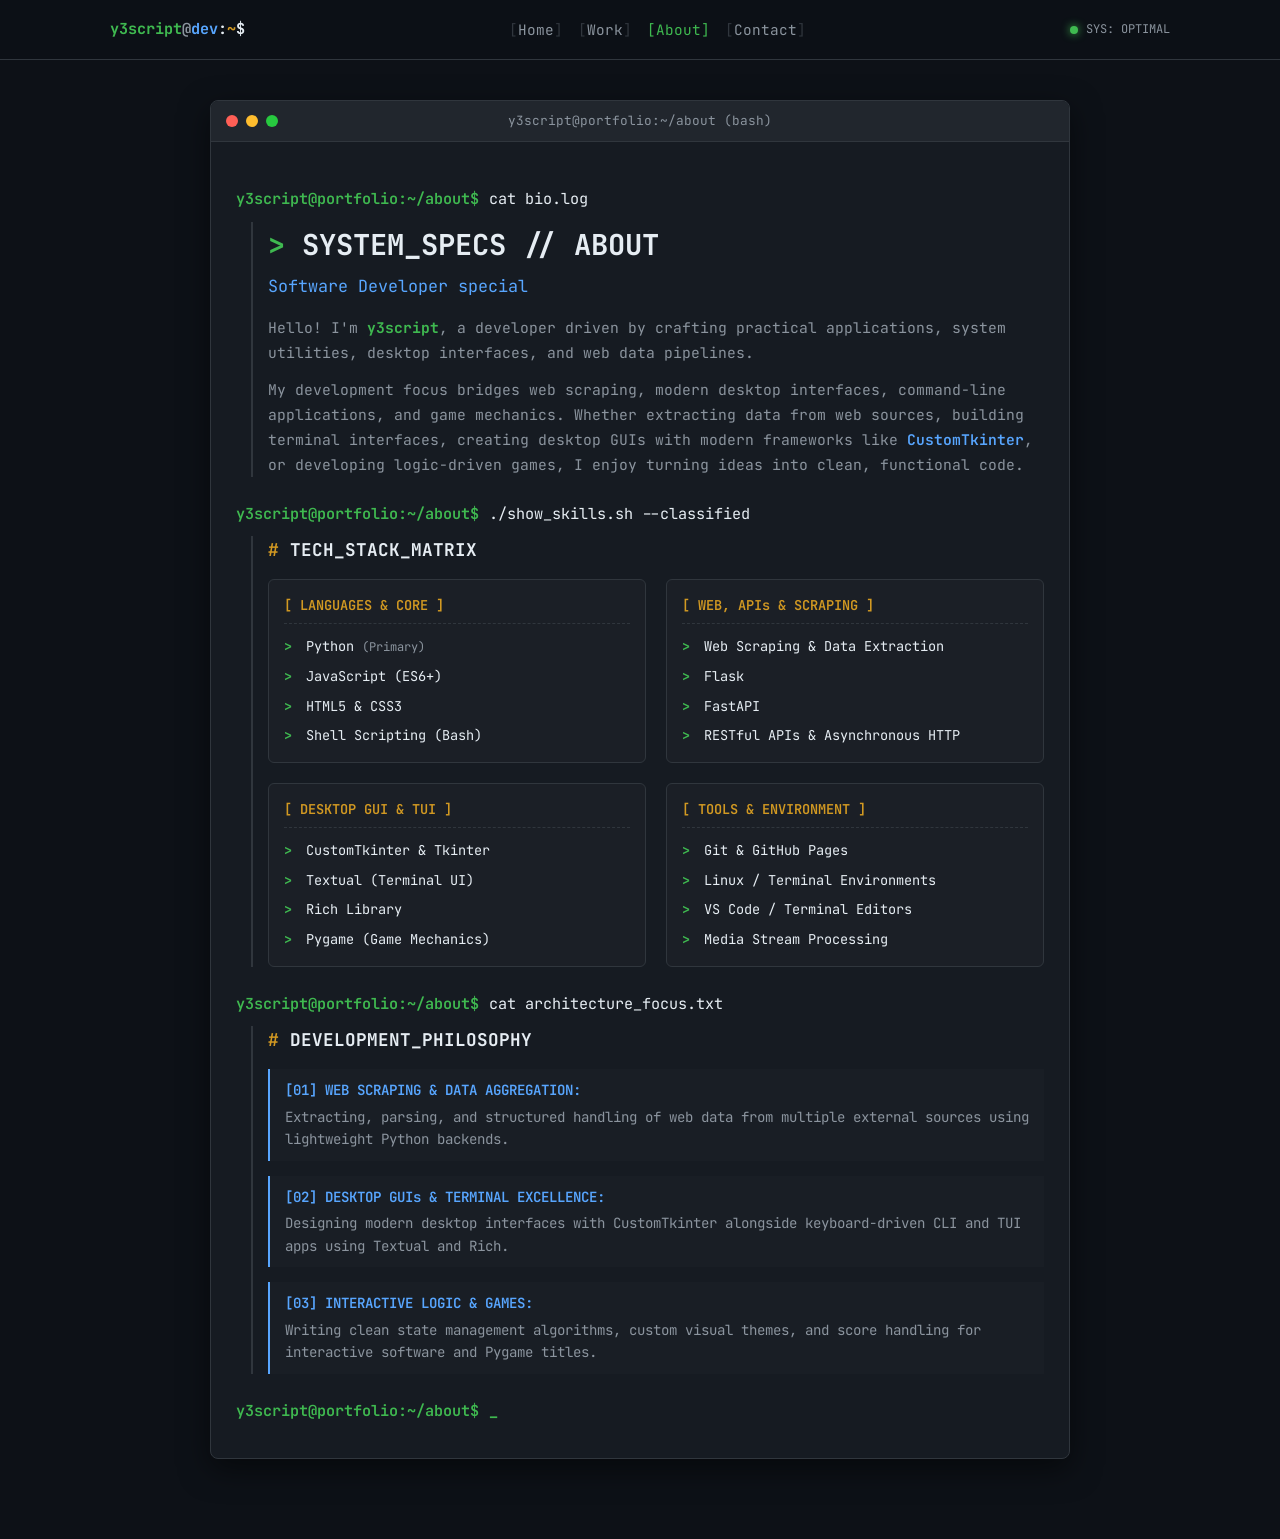
==== about.html @ e33a7f7e "Initial commit: Terminal portfolio" ====
<!DOCTYPE html>
<html lang="en">
<head>
    <meta charset="UTF-8">
    <meta name="viewport" content="width=device-width, initial-scale=1.0">
    <title>~/about - y3script</title>
    <!-- JetBrains Mono Font -->
    <link rel="preconnect" href="https://fonts.googleapis.com">
    <link rel="preconnect" href="https://fonts.gstatic.com" crossorigin>
    <link href="https://fonts.googleapis.com/css2?family=JetBrains+Mono:ital,wght@0,300..800;1,300..800&display=swap" rel="stylesheet">
    <link rel="stylesheet" href="style.css">
</head>
<body>

    <!-- Fixed Top Navigation Bar -->
    <header class="navbar">
        <div class="nav-container">
            <a href="index.html" class="nav-logo">
                <span class="prompt-user">y3script</span><span class="prompt-at">@</span><span class="prompt-host">dev</span>:<span class="prompt-path">~</span>$
            </a>
            <nav>
                <ul class="nav-links">
                    <li><a href="index.html" class="nav-link"><span class="bracket">[</span>Home<span class="bracket">]</span></a></li>
                    <li><a href="work.html" class="nav-link"><span class="bracket">[</span>Work<span class="bracket">]</span></a></li>
                    <li><a href="about.html" class="nav-link active"><span class="bracket">[</span>About<span class="bracket">]</span></a></li>
                    <li><a href="contact.html" class="nav-link"><span class="bracket">[</span>Contact<span class="bracket">]</span></a></li>
                </ul>
            </nav>
            <div class="nav-status">
                <span class="status-dot"></span> SYS: OPTIMAL
            </div>
        </div>
    </header>

    <!-- Main Content Container -->
    <main class="main-wrapper">
        <div class="terminal-window">
            
            <!-- Terminal Header -->
            <div class="terminal-header">
                <div class="terminal-controls">
                    <span class="control-dot close"></span>
                    <span class="control-dot minimize"></span>
                    <span class="control-dot maximize"></span>
                </div>
                <div class="terminal-title">y3script@portfolio:~/about (bash)</div>
                <div class="terminal-blank"></div>
            </div>

            <!-- Terminal Body -->
            <div class="terminal-body">
                
                <!-- Command 1: Bio Log -->
                <div class="command-line">
                    <span class="prompt">y3script@portfolio:~/about$</span>
                    <span class="command">cat bio.log</span>
                </div>

                <div class="terminal-output">
                    <h1 class="hero-title">
                        <span class="text-accent">></span> SYSTEM_SPECS // ABOUT
                    </h1>
                    <p class="typewriter-text" id="about-tagline">
                        Software Developer specializing in Python, Web Applications, Desktop GUIs & Terminal UIs.
                    </p>
                    <div class="bio-box">
                        <p>
                            Hello! I'm <strong class="text-accent">y3script</strong>, a developer driven by crafting practical applications, system utilities, desktop interfaces, and web data pipelines. 
                        </p>
                        <p>
                            My development focus bridges web scraping, modern desktop interfaces, command-line applications, and game mechanics. Whether extracting data from web sources, building terminal interfaces, creating desktop GUIs with modern frameworks like <span class="text-cyan">CustomTkinter</span>, or developing logic-driven games, I enjoy turning ideas into clean, functional code.
                        </p>
                    </div>
                </div>

                <!-- Command 2: Skill Matrix -->
                <div class="command-line">
                    <span class="prompt">y3script@portfolio:~/about$</span>
                    <span class="command">./show_skills.sh --classified</span>
                </div>

                <div class="terminal-output">
                    <h2 class="section-subtitle"><span class="text-yellow">#</span> TECH_STACK_MATRIX</h2>
                    
                    <div class="skills-grid">
                        
                        <!-- Skill Category 1 -->
                        <div class="skill-category">
                            <div class="category-title">[ LANGUAGES & CORE ]</div>
                            <ul class="skill-list">
                                <li><span class="skill-bullet">></span> Python <span class="skill-level">(Primary)</span></li>
                                <li><span class="skill-bullet">></span> JavaScript (ES6+)</li>
                                <li><span class="skill-bullet">></span> HTML5 & CSS3</li>
                                <li><span class="skill-bullet">></span> Shell Scripting (Bash)</li>
                            </ul>
                        </div>

                        <!-- Skill Category 2 -->
                        <div class="skill-category">
                            <div class="category-title">[ WEB, APIs & SCRAPING ]</div>
                            <ul class="skill-list">
                                <li><span class="skill-bullet">></span> Web Scraping & Data Extraction</li>
                                <li><span class="skill-bullet">></span> Flask</li>
                                <li><span class="skill-bullet">></span> FastAPI</li>
                                <li><span class="skill-bullet">></span> RESTful APIs & Asynchronous HTTP</li>
                            </ul>
                        </div>

                        <!-- Skill Category 3 -->
                        <div class="skill-category">
                            <div class="category-title">[ DESKTOP GUI & TUI ]</div>
                            <ul class="skill-list">
                                <li><span class="skill-bullet">></span> CustomTkinter & Tkinter</li>
                                <li><span class="skill-bullet">></span> Textual (Terminal UI)</li>
                                <li><span class="skill-bullet">></span> Rich Library</li>
                                <li><span class="skill-bullet">></span> Pygame (Game Mechanics)</li>
                            </ul>
                        </div>

                        <!-- Skill Category 4 -->
                        <div class="skill-category">
                            <div class="category-title">[ TOOLS & ENVIRONMENT ]</div>
                            <ul class="skill-list">
                                <li><span class="skill-bullet">></span> Git & GitHub Pages</li>
                                <li><span class="skill-bullet">></span> Linux / Terminal Environments</li>
                                <li><span class="skill-bullet">></span> VS Code / Terminal Editors</li>
                                <li><span class="skill-bullet">></span> Media Stream Processing</li>
                            </ul>
                        </div>

                    </div>
                </div>

                <!-- Command 3: Project Architecture Breakdown -->
                <div class="command-line">
                    <span class="prompt">y3script@portfolio:~/about$</span>
                    <span class="command">cat architecture_focus.txt</span>
                </div>

                <div class="terminal-output">
                    <h2 class="section-subtitle"><span class="text-yellow">#</span> DEVELOPMENT_PHILOSOPHY</h2>
                    <div class="philosophy-list">
                        <div class="philosophy-item">
                            <span class="item-tag">[01] WEB SCRAPING & DATA AGGREGATION:</span>
                            <span class="item-desc">Extracting, parsing, and structured handling of web data from multiple external sources using lightweight Python backends.</span>
                        </div>
                        <div class="philosophy-item">
                            <span class="item-tag">[02] DESKTOP GUIs & TERMINAL EXCELLENCE:</span>
                            <span class="item-desc">Designing modern desktop interfaces with CustomTkinter alongside keyboard-driven CLI and TUI apps using Textual and Rich.</span>
                        </div>
                        <div class="philosophy-item">
                            <span class="item-tag">[03] INTERACTIVE LOGIC & GAMES:</span>
                            <span class="item-desc">Writing clean state management algorithms, custom visual themes, and score handling for interactive software and Pygame titles.</span>
                        </div>
                    </div>
                </div>

                <!-- Interactive Prompt Line -->
                <div class="command-line interactive-line">
                    <span class="prompt">y3script@portfolio:~/about$</span>
                    <span class="cursor">_</span>
                </div>

            </div>
        </div>
    </main>

    <script src="script.js"></script>
</body>
</html>
---- style.css ----
/* ==========================================================
   Terminal Developer Portfolio Stylesheet
   ========================================================== */

/* 1. CSS Variables & Theme Setup */
:root {
    --bg-color: #0d1117;
    --card-bg: #161b22;
    --header-bg: #21262d;
    --border-color: #30363d;
    
    /* Text & Accent Colors */
    --text-primary: #e6edf3;
    --text-muted: #8b949e;
    --accent-green: #2ea043;
    --accent-green-bright: #3fb950;
    --accent-cyan: #58a6ff;
    --accent-yellow: #d29922;
    --accent-red: #f85149;
    
    /* Terminal Control Buttons */
    --dot-red: #ff5f56;
    --dot-yellow: #ffbd2e;
    --dot-green: #27c93f;

    /* Font Family */
    --font-mono: 'JetBrains Mono', 'Fira Code', 'Courier New', monospace;
}

/* 2. Global Resets & Base Styles */
* {
    margin: 0;
    padding: 0;
    box-sizing: border-box;
}

body {
    background-color: var(--bg-color);
    color: var(--text-primary);
    font-family: var(--font-mono);
    line-height: 1.6;
    min-height: 100vh;
    padding-top: 70px; /* Space for fixed navbar */
}

a {
    color: inherit;
    text-decoration: none;
}

/* 3. Fixed Top Navigation Bar */
.navbar {
    position: fixed;
    top: 0;
    left: 0;
    width: 100%;
    height: 60px;
    background-color: rgba(13, 17, 23, 0.9);
    backdrop-filter: blur(8px);
    border-bottom: 1px solid var(--border-color);
    z-index: 1000;
}

.nav-container {
    max-width: 1100px;
    height: 100%;
    margin: 0 auto;
    padding: 0 20px;
    display: flex;
    justify-content: space-between;
    align-items: center;
}

.nav-logo {
    font-weight: 700;
    font-size: 0.95rem;
}

.prompt-user { color: var(--accent-green-bright); }
.prompt-at { color: var(--text-muted); }
.prompt-host { color: var(--accent-cyan); }
.prompt-path { color: var(--accent-yellow); }

.nav-links {
    display: flex;
    list-style: none;
    gap: 15px;
}

.nav-link {
    font-size: 0.9rem;
    color: var(--text-muted);
    transition: color 0.2s ease;
}

.nav-link:hover,
.nav-link.active {
    color: var(--accent-green-bright);
}

.nav-link .bracket {
    color: var(--border-color);
    transition: color 0.2s ease;
}

.nav-link:hover .bracket,
.nav-link.active .bracket {
    color: var(--accent-green-bright);
}

.nav-status {
    font-size: 0.75rem;
    color: var(--text-muted);
    display: flex;
    align-items: center;
    gap: 8px;
}

.status-dot {
    width: 8px;
    height: 8px;
    background-color: var(--accent-green-bright);
    border-radius: 50%;
    box-shadow: 0 0 8px var(--accent-green-bright);
}

/* 4. Main Content Layout & Terminal Shell */
.main-wrapper {
    max-width: 900px;
    margin: 30px auto;
    padding: 0 20px 50px 20px;
}

.terminal-window {
    background-color: var(--card-bg);
    border: 1px solid var(--border-color);
    border-radius: 8px;
    box-shadow: 0 10px 30px rgba(0, 0, 0, 0.5);
    overflow: hidden;
}

.terminal-header {
    background-color: var(--header-bg);
    border-bottom: 1px solid var(--border-color);
    padding: 10px 15px;
    display: grid;
    grid-template-columns: 1fr auto 1fr;
    align-items: center;
}

.terminal-controls {
    display: flex;
    gap: 8px;
}

.control-dot {
    width: 12px;
    height: 12px;
    border-radius: 50%;
}

.control-dot.close { background-color: var(--dot-red); }
.control-dot.minimize { background-color: var(--dot-yellow); }
.control-dot.maximize { background-color: var(--dot-green); }

.terminal-title {
    font-size: 0.8rem;
    color: var(--text-muted);
}

.terminal-body {
    padding: 25px;
}

/* 5. Command Lines & Outputs */
.command-line {
    display: flex;
    align-items: center;
    gap: 10px;
    margin-top: 20px;
    margin-bottom: 10px;
    font-size: 0.95rem;
}

.prompt {
    color: var(--accent-green-bright);
    font-weight: 600;
}

.command {
    color: var(--text-primary);
}

.terminal-output {
    margin-left: 15px;
    padding-left: 15px;
    border-left: 2px solid var(--border-color);
    margin-bottom: 25px;
}

/* Hero Section Formatting */
.hero-title {
    font-size: 1.8rem;
    color: var(--text-primary);
    margin-bottom: 5px;
}

.text-accent { color: var(--accent-green-bright); }
.text-success { color: var(--accent-green-bright); }

.typewriter-text {
    color: var(--accent-cyan);
    font-size: 1.05rem;
}

/* Summary Grid */
.summary-grid {
    display: grid;
    grid-template-columns: repeat(auto-fit, minmax(280px, 1fr));
    gap: 10px;
    margin-top: 10px;
}

.summary-item {
    font-size: 0.85rem;
}

.summary-item .label {
    color: var(--text-muted);
    margin-right: 8px;
}

.summary-item .value {
    color: var(--text-primary);
}

/* Directory Listing Component */
.dir-grid {
    display: flex;
    flex-direction: column;
    gap: 10px;
    margin-top: 10px;
}

.dir-item {
    display: flex;
    align-items: center;
    gap: 15px;
    padding: 10px 12px;
    background-color: rgba(255, 255, 255, 0.02);
    border: 1px solid transparent;
    border-radius: 4px;
    transition: all 0.2s ease;
}

.dir-item:hover {
    border-color: var(--accent-green-bright);
    background-color: rgba(46, 160, 67, 0.05);
    transform: translateX(4px);
}

.dir-permission {
    color: var(--text-muted);
    font-size: 0.75rem;
}

.dir-name {
    color: var(--accent-cyan);
    font-weight: 600;
    font-size: 0.9rem;
    min-width: 90px;
}

.dir-desc {
    color: var(--text-muted);
    font-size: 0.85rem;
}

/* 6. Terminal Cursor & Animations */
.interactive-line {
    margin-top: 25px;
}

.cursor {
    display: inline-block;
    color: var(--accent-green-bright);
    font-weight: bold;
    animation: blink 1s infinite;
}

@keyframes blink {
    0%, 100% { opacity: 1; }
    50% { opacity: 0; }
}

/* 7. Responsive Mobile Adjustments */
@media (max-width: 600px) {
    body {
        padding-top: 90px;
    }

    .nav-container {
        flex-direction: column;
        justify-content: center;
        gap: 8px;
        padding: 10px;
    }

    .nav-status {
        display: none; /* Hide system status on small screens */
    }

    .terminal-body {
        padding: 15px;
    }

    .hero-title {
        font-size: 1.4rem;
    }

    .dir-item {
        flex-direction: column;
        align-items: flex-start;
        gap: 4px;
    }

    .dir-permission {
        display: none;
    }
}

/* ==========================================================
   Work Page - Project Grid & Terminal Popup Modal
   ========================================================== */

/* 1. Projects Grid System */
.projects-grid {
    display: grid;
    grid-template-columns: repeat(auto-fill, minmax(260px, 1fr));
    gap: 20px;
    margin-top: 25px;
}

.project-card {
    background-color: rgba(255, 255, 255, 0.02);
    border: 1px solid var(--border-color);
    border-radius: 6px;
    cursor: pointer;
    overflow: hidden;
    display: flex;
    flex-direction: column;
    transition: all 0.2s ease;
}

.project-card:hover {
    border-color: var(--accent-green-bright);
    transform: translateY(-3px);
    box-shadow: 0 8px 20px rgba(0, 0, 0, 0.4);
}

.project-card-header {
    background-color: var(--header-bg);
    padding: 8px 12px;
    border-bottom: 1px solid var(--border-color);
    display: flex;
    justify-content: space-between;
    font-size: 0.8rem;
}

.project-id {
    color: var(--accent-yellow);
    font-weight: 600;
}

.project-card-body {
    padding: 15px;
    display: flex;
    flex-direction: column;
    flex-grow: 1;
}

.project-title {
    font-size: 1.05rem;
    color: var(--text-primary);
    margin-bottom: 8px;
}

.project-description-snippet {
    color: var(--text-muted);
    font-size: 0.82rem;
    line-height: 1.4;
    margin-bottom: 12px;
    display: -webkit-box;
    -webkit-box-orient: vertical;
    overflow: hidden;
}

.project-card-footer {
    margin-top: auto;
    display: flex;
    justify-content: space-between;
    align-items: center;
    font-size: 0.75rem;
    padding-top: 10px;
    border-top: 1px dashed var(--border-color);
}

.project-click-hint {
    color: var(--accent-cyan);
}

/* 2. Modal Overlay & Popup */
.modal-backdrop {
    position: fixed;
    top: 0;
    left: 0;
    width: 100vw;
    height: 100vh;
    background-color: rgba(0, 0, 0, 0.85);
    backdrop-filter: blur(5px);
    display: none;
    justify-content: center;
    align-items: center;
    z-index: 2000;
    padding: 20px;
}

.modal-backdrop.active {
    display: flex;
}

.modal-window {
    background-color: var(--card-bg);
    border: 1px solid var(--accent-green-bright);
    border-radius: 8px;
    width: 100%;
    max-width: 720px;
    max-height: 90vh;
    box-shadow: 0 0 30px rgba(46, 160, 67, 0.2);
    overflow: hidden;
    display: flex;
    flex-direction: column;
}

.modal-close-icon {
    color: var(--text-muted);
    cursor: pointer;
    font-size: 0.85rem;
}

.modal-close-icon:hover {
    color: var(--accent-red);
}

.modal-body {
    padding: 20px;
    overflow-y: auto;
}

/* Preview Media Inside Modal */
.modal-preview-wrapper {
    width: 100%;
    max-height: 360px;
    background-color: #000;
    border: 1px solid var(--border-color);
    border-radius: 4px;
    margin-bottom: 18px;
    overflow: hidden;
    display: flex;
    justify-content: center;
    align-items: center;
}

.modal-preview-img,
.modal-preview-video {
    width: 100%;
    height: 100%;
    max-height: 360px;
    object-fit: contain;
}

.modal-project-title {
    font-size: 1.4rem;
    color: var(--text-primary);
    margin-bottom: 10px;
}

.modal-project-description {
    color: var(--text-muted);
    font-size: 0.9rem;
    line-height: 1.6;
    margin-bottom: 18px;
}

.modal-tags {
    display: flex;
    flex-wrap: wrap;
    gap: 8px;
    margin-bottom: 20px;
}

/* ==========================================================
   About Page - Bio, Skill Matrix & Philosophy Styles
   ========================================================== */

.bio-box {
    margin-top: 15px;
    line-height: 1.7;
    color: var(--text-muted);
    font-size: 0.92rem;
    display: flex;
    flex-direction: column;
    gap: 12px;
}

.text-cyan {
    color: var(--accent-cyan);
    font-weight: 600;
}

.text-yellow {
    color: var(--accent-yellow);
}

.section-subtitle {
    font-size: 1.1rem;
    color: var(--text-primary);
    margin-bottom: 15px;
}

/* Skills Matrix Grid */
.skills-grid {
    display: grid;
    grid-template-columns: repeat(auto-fit, minmax(280px, 1fr));
    gap: 20px;
    margin-top: 10px;
}

.skill-category {
    background-color: rgba(255, 255, 255, 0.02);
    border: 1px solid var(--border-color);
    border-radius: 6px;
    padding: 15px;
}

.category-title {
    font-size: 0.85rem;
    color: var(--accent-yellow);
    font-weight: 600;
    margin-bottom: 12px;
    border-bottom: 1px dashed var(--border-color);
    padding-bottom: 6px;
}

.skill-list {
    list-style: none;
    display: flex;
    flex-direction: column;
    gap: 8px;
}

.skill-list li {
    font-size: 0.85rem;
    color: var(--text-primary);
}

.skill-bullet {
    color: var(--accent-green-bright);
    margin-right: 6px;
    font-weight: bold;
}

.skill-level {
    color: var(--text-muted);
    font-size: 0.75rem;
}

/* Development Philosophy */
.philosophy-list {
    display: flex;
    flex-direction: column;
    gap: 15px;
    margin-top: 10px;
}

.philosophy-item {
    font-size: 0.88rem;
    background-color: rgba(255, 255, 255, 0.01);
    border-left: 2px solid var(--accent-cyan);
    padding: 10px 15px;
}

.item-tag {
    color: var(--accent-cyan);
    font-weight: 600;
    display: block;
    margin-bottom: 4px;
}

.item-desc {
    color: var(--text-muted);
    line-height: 1.5;
}

/* ==========================================================
   Contact Page - Social Cards & Terminal Form Styles
   ========================================================== */

/* Social Cards Grid */
.social-links-grid {
    display: grid;
    grid-template-columns: repeat(auto-fit, minmax(240px, 1fr));
    gap: 15px;
    margin-top: 20px;
    margin-bottom: 25px;
}

.social-card {
    background-color: rgba(255, 255, 255, 0.02);
    border: 1px solid var(--border-color);
    border-radius: 6px;
    padding: 15px;
    text-decoration: none;
    transition: all 0.25s ease;
    display: flex;
    flex-direction: column;
    gap: 8px;
}

.social-card:hover {
    border-color: var(--accent-green);
    background-color: rgba(0, 255, 136, 0.03);
    transform: translateY(-2px);
}

.social-header {
    display: flex;
    justify-content: space-between;
    align-items: center;
    font-size: 0.72rem;
}

.protocol-tag {
    color: var(--text-muted);
}

.status-badge {
    color: var(--accent-green-bright);
    font-size: 0.68rem;
    font-weight: 600;
}

.social-title {
    font-size: 1.05rem;
    font-weight: 600;
    color: var(--text-primary);
}

.social-url {
    font-size: 0.78rem;
    color: var(--text-muted);
}

/* Contact Web Form */
.contact-form {
    display: flex;
    flex-direction: column;
    gap: 16px;
    margin-top: 15px;
    max-width: 680px;
}

.form-group {
    display: flex;
    flex-direction: column;
    gap: 6px;
}

.form-label {
    font-size: 0.85rem;
    color: var(--text-primary);
    font-weight: 500;
}

.prompt-symbol {
    color: var(--accent-green-bright);
    margin-right: 4px;
}

.form-input {
    background-color: rgba(0, 0, 0, 0.4);
    border: 1px solid var(--border-color);
    border-radius: 4px;
    padding: 10px 14px;
    color: var(--text-primary);
    font-family: 'JetBrains Mono', monospace;
    font-size: 0.88rem;
    outline: none;
    transition: border-color 0.2s ease, box-shadow 0.2s ease;
}

.form-input:focus {
    border-color: var(--accent-green-bright);
    box-shadow: 0 0 8px rgba(0, 255, 136, 0.2);
}

.form-textarea {
    resize: vertical;
    min-height: 110px;
}

.form-actions {
    display: flex;
    align-items: center;
    gap: 15px;
    margin-top: 5px;
}

.terminal-btn {
    background: transparent;
    border: 1px solid var(--accent-green-bright);
    color: var(--accent-green-bright);
    padding: 10px 20px;
    font-family: 'JetBrains Mono', monospace;
    font-size: 0.88rem;
    cursor: pointer;
    border-radius: 4px;
    transition: all 0.2s ease;
}

.terminal-btn:hover {
    background-color: var(--accent-green-bright);
    color: #0d1117;
    box-shadow: 0 0 12px rgba(0, 255, 136, 0.3);
}

.form-status {
    font-size: 0.82rem;
    color: var(--accent-yellow);
}
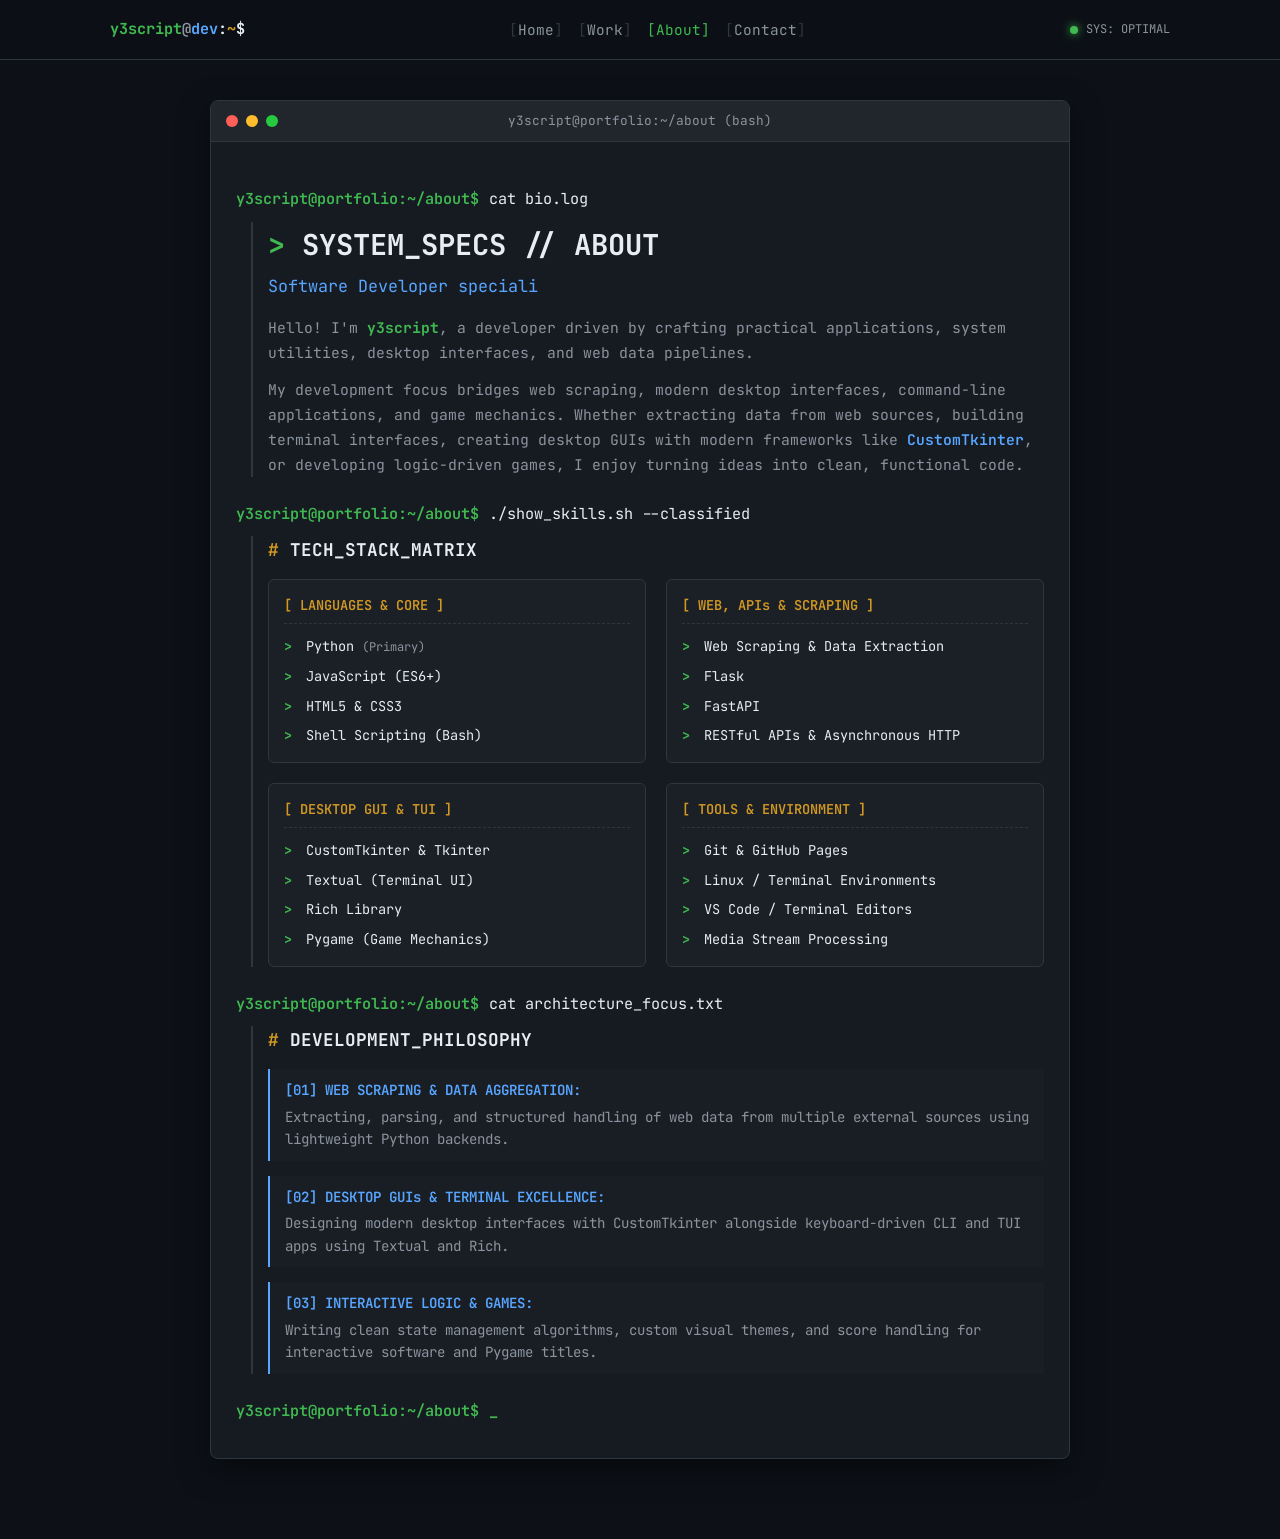
==== commit e09692f6: "Add favicon to all site pages" ====
--- a/about.html
+++ b/about.html
@@ -4,6 +4,7 @@
     <meta charset="UTF-8">
     <meta name="viewport" content="width=device-width, initial-scale=1.0">
     <title>~/about - y3script</title>
+    <link rel="icon" type="image/png" href="assets/favicon.png">
     <!-- JetBrains Mono Font -->
     <link rel="preconnect" href="https://fonts.googleapis.com">
     <link rel="preconnect" href="https://fonts.gstatic.com" crossorigin>
